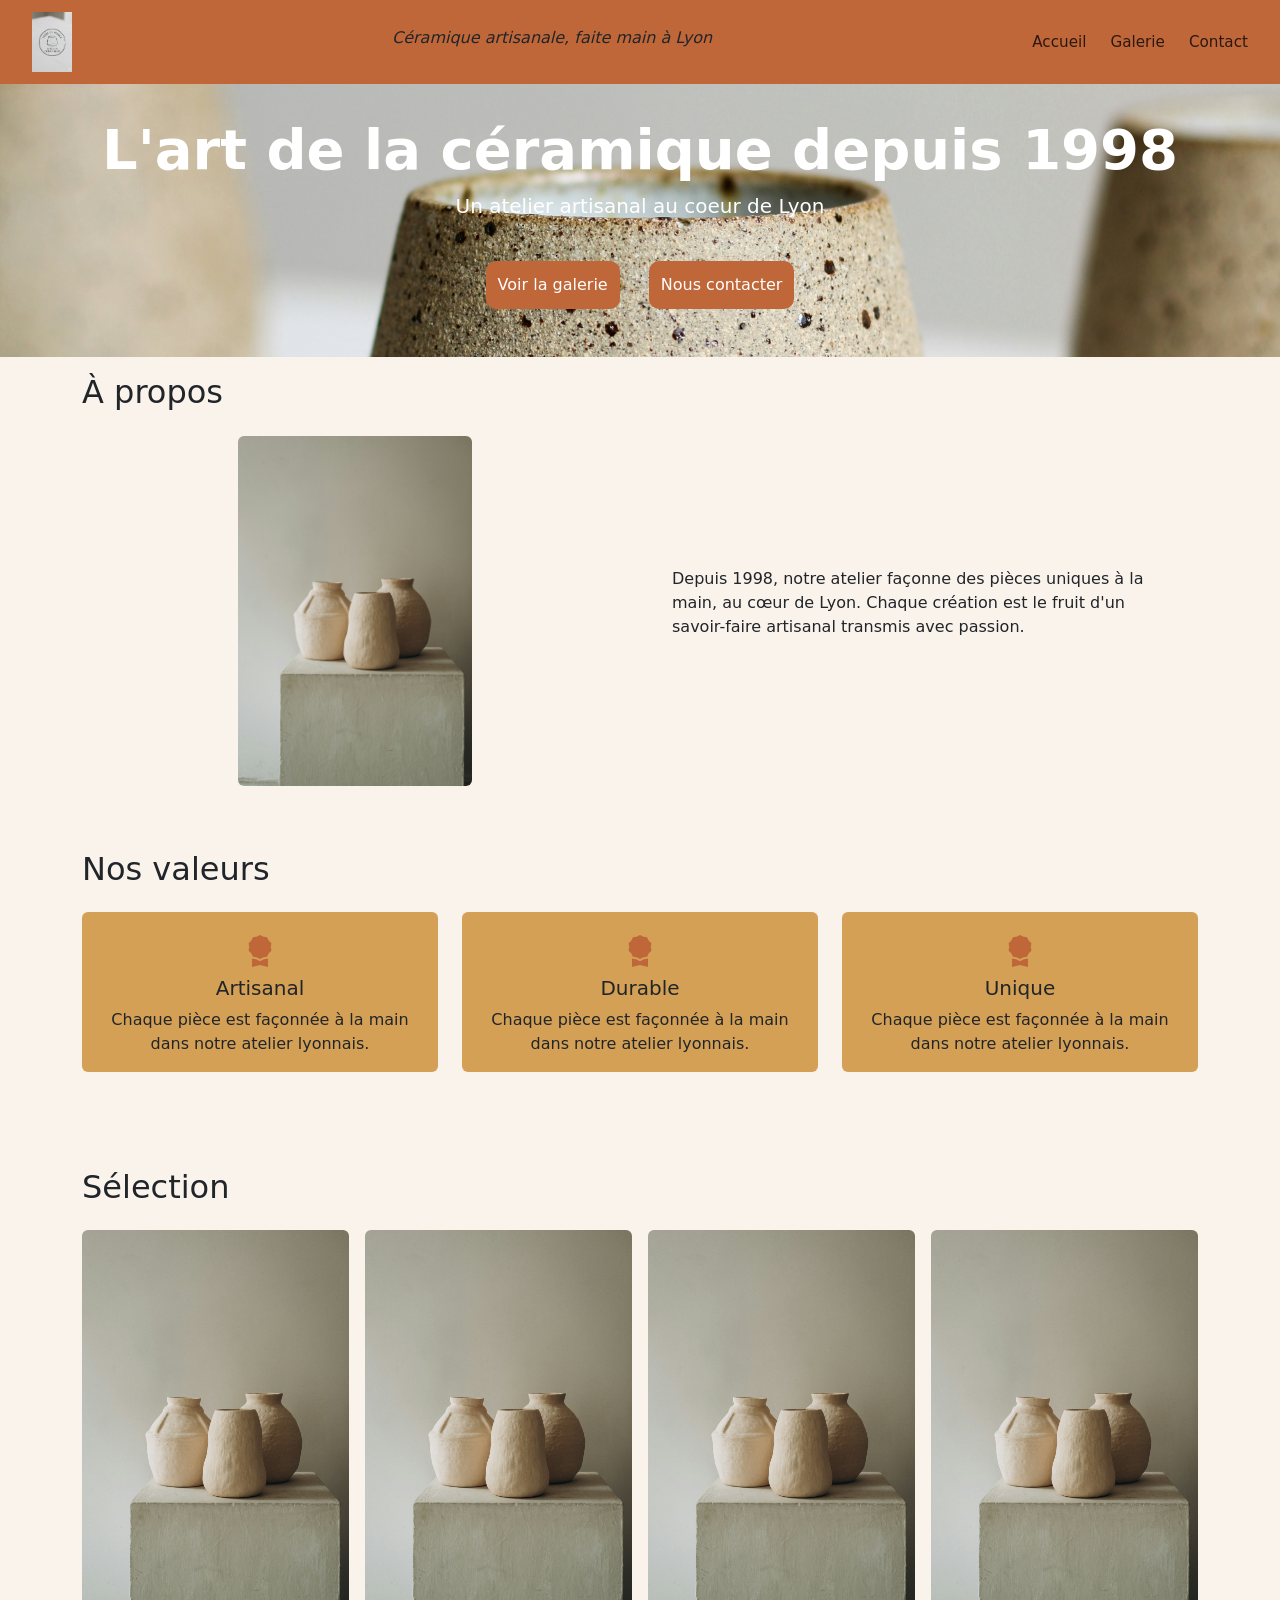
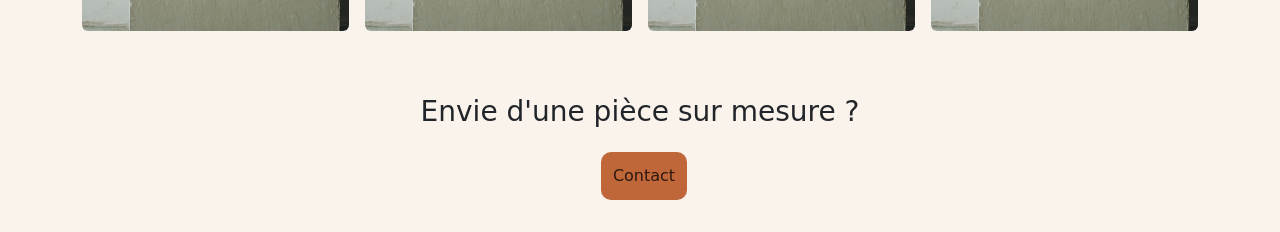
==== index.html @ a86a5452 "update of the website" ====
<!doctype html>
<html lang="fr">
  <head>
    <meta charset="UTF-8" />
    <meta name="viewport" content="width=device-width, initial-scale=1.0" />
    <title>Document</title>
    <link
      href="https://cdn.jsdelivr.net/npm/bootstrap@5.3.3/dist/css/bootstrap.min.css"
      rel="stylesheet"
    />
    <link
      rel="stylesheet"
      href="https://cdn.jsdelivr.net/npm/bootstrap-icons@1.11.3/font/bootstrap-icons.min.css"
    />
    <link rel="stylesheet" href="/assets/style.css" />
  </head>
  <body>
    <!-- NAVBAR — partagée sur les 3 pages -->
    <header>
      <img class="header-img" src="/assets/images/Logo.png" alt="Logo" />
      <p class="h6">Céramique artisanale, faite main à Lyon</p>

      <nav>
        <a href="/index.html"> Accueil </a>
        <a href="/galerie.html"> Galerie </a>
        <a href="/contact.html"> Contact </a>
      </nav>
    </header>

    <!-- HERO -->
    <main>
      <section
        class="hero position-relative d-flex align-items-center justify-content-center text-center text-white"
      >
        <div class="position-absolute top-0 start-0 w-100 h-100"></div>
        <div class="container position-relative hero-text">
          <h1 class="display-4 fw-bold">L'art de la céramique depuis 1998</h1>
          <p class="lead mb-4">Un atelier artisanal au coeur de Lyon</p>
          <a href="galerie.html" class="btn btn-outline-light me-2"
            >Voir la galerie</a
          >
          <a href="contact.html" class="btn btn-outline-light"
            >Nous contacter</a
          >
        </div>
      </section>

      <!-- A PROPOS -->

      <section class="py-3 section-apropos">
        <div class="container">
          <h2 class="mb-4">À propos</h2>
          <div class="row align-items-center">
            <div class="col-md-6">
              <img
                class="img-fluid rounded"
                src="/assets/images/yana-hurska-zeGT9j4ltRA-unsplash.jpg"
                alt="Atelier de céramique"
              />
            </div>
            <div class="col-md-6 apropos-text">
              <p>
                Depuis 1998, notre atelier façonne des pièces uniques à la main,
                au cœur de Lyon. Chaque création est le fruit d'un savoir-faire
                artisanal transmis avec passion.
              </p>
            </div>
          </div>
        </div>
      </section>

      <!-- VALEURS -->
      <section class="py-5 section-values">
        <div class="container">
          <h2 class="mb-4">Nos valeurs</h2>
          <div class="row">
            <div class="col-md-4">
              <div class="card">
                <div class="card-body">
                  <i class="bi bi-award-fill"></i>
                  <h5 class="card-title">Artisanal</h5>
                  <p class="card-text">
                    Chaque pièce est façonnée à la main dans notre atelier
                    lyonnais.
                  </p>
                </div>
              </div>
            </div>
            <div class="col-md-4">
              <div class="card">
                <div class="card-body">
                  <i class="bi bi-award-fill"></i>
                  <h5 class="card-title">Durable</h5>
                  <p class="card-text">
                    Chaque pièce est façonnée à la main dans notre atelier
                    lyonnais.
                  </p>
                </div>
              </div>
            </div>
            <div class="col-md-4">
              <div class="card">
                <div class="card-body">
                  <i class="bi bi-award-fill"></i>
                  <h5 class="card-title">Unique</h5>
                  <p class="card-text">
                    Chaque pièce est façonnée à la main dans notre atelier
                    lyonnais.
                  </p>
                </div>
              </div>
            </div>
          </div>
        </div>
      </section>

      <!-- Selection -->
      <section class="py-5">
        <div class="container">
          <h2 class="mb-4">Sélection</h2>
          <div class="row g-3">
            <div class="col-md-3">
              <img
                src="/assets/images/yana-hurska-zeGT9j4ltRA-unsplash.jpg"
                alt="Céramique 1"
                class="img-fluid rounded"
              />
            </div>
            <div class="col-md-3">
              <img
                src="/assets/images/yana-hurska-zeGT9j4ltRA-unsplash.jpg"
                alt="Céramique 2"
                class="img-fluid rounded"
              />
            </div>
            <div class="col-md-3">
              <img
                src="/assets/images/yana-hurska-zeGT9j4ltRA-unsplash.jpg"
                alt="Céramique 3"
                class="img-fluid rounded"
              />
            </div>
            <div class="col-md-3">
              <img
                src="/assets/images/yana-hurska-zeGT9j4ltRA-unsplash.jpg"
                alt="Céramique 4"
                class="img-fluid rounded"
              />
            </div>
          </div>
        </div>
      </section>
    </main>

    <footer>
      <div class="footer">
        <h3>Envie d'une pièce sur mesure ?</h3>
        <a href="/contact.html" class="btn btn-outline-light me-2">Contact</a>
      </div>
    </footer>
    <script src="https://cdn.jsdelivr.net/npm/bootstrap@5.3.3/dist/js/bootstrap.bundle.min.js"></script>
  </body>
</html>
---- assets/style.css ----
:root {
  --color-primary: #c0673a; /* header, boutons principaux */
  --color-secondary: #d4a055; /* sections alternées, cards */
  --color-accent: #6b7c4b; /* hover, détails */
  --color-bg: #faf3ec; /* fond général de la page */
  --color-text: #2c1810; /* texte principal */
  --color-white: #ffffff; /* texte sur fond coloré */
}

body {
  background-color: var(--color-bg);
}

.section-values .card {
  background-color: var(--color-secondary);
}

/* HEADER & NAV */
header {
  display: flex;
  align-items: center;
  justify-content: space-between;
  gap: 1.5rem;
  padding: 0.75rem 2rem;
  background-color: var(--color-primary);
}

header img {
  height: 60px;
  width: auto;
}

header p {
  font-size: 0.85rem;
  color: var(--color-text);
  font-style: italic;
}

header nav {
  display: flex;
  gap: 1.5rem;
}

header nav a {
  text-decoration: none;
  color: var(--color-text);
  font-size: 0.95rem;
}

/* HERO */
.hero {
  background-image: url("/assets/images/cafeconcetto-4fXPCj0_828-unsplash.jpg");
  background-size: cover;
  background-position: center;
  max-height: 800px;
}

.hero-text {
  padding: 2rem;
}

/* A propos */
.section-apropos img {
  max-height: 350px;
  width: auto;
  display: block;
  margin: 0 auto;
}
.apropos-text {
  padding: 2rem;
}

.card {
  text-align: center;
  border: none;
  background-color: var(--color-bg);
}

.card .bi {
  font-size: 2rem;
  color: var(--color-primary);
}

/* Footer INDEX*/
.footer {
  display: flex;
  flex-direction: column;
  justify-content: center;
  align-items: center;
  padding: 1rem 0;
}

.footer a {
  color: var(--color-text);
}

/* Footer Galery */
.footer_galery {
  display: flex;
  justify-content: space-between;
  padding: 1rem 2rem;
  font-size: 12px;
}

.footer_galery h4 {
  font-size: 14px;
}

.socialmedia {
  display: flex;
  flex-wrap: wrap;
  gap: 0.5rem;
}

.socialmedia h4 {
  width: 100%;
  margin-bottom: 0;
}

.socialmedia a {
  color: var(--color-primary);
  font-size: 1rem;
}

/* Contact */
.btn {
  background-color: var(--color-primary);
  color: var(--color-white);
  border: none;
  border-radius: 10px;
  margin: 1rem;
  padding: 0.75rem;
}

.btn:hover {
  color: var(--color-accent);
  cursor: pointer;
}
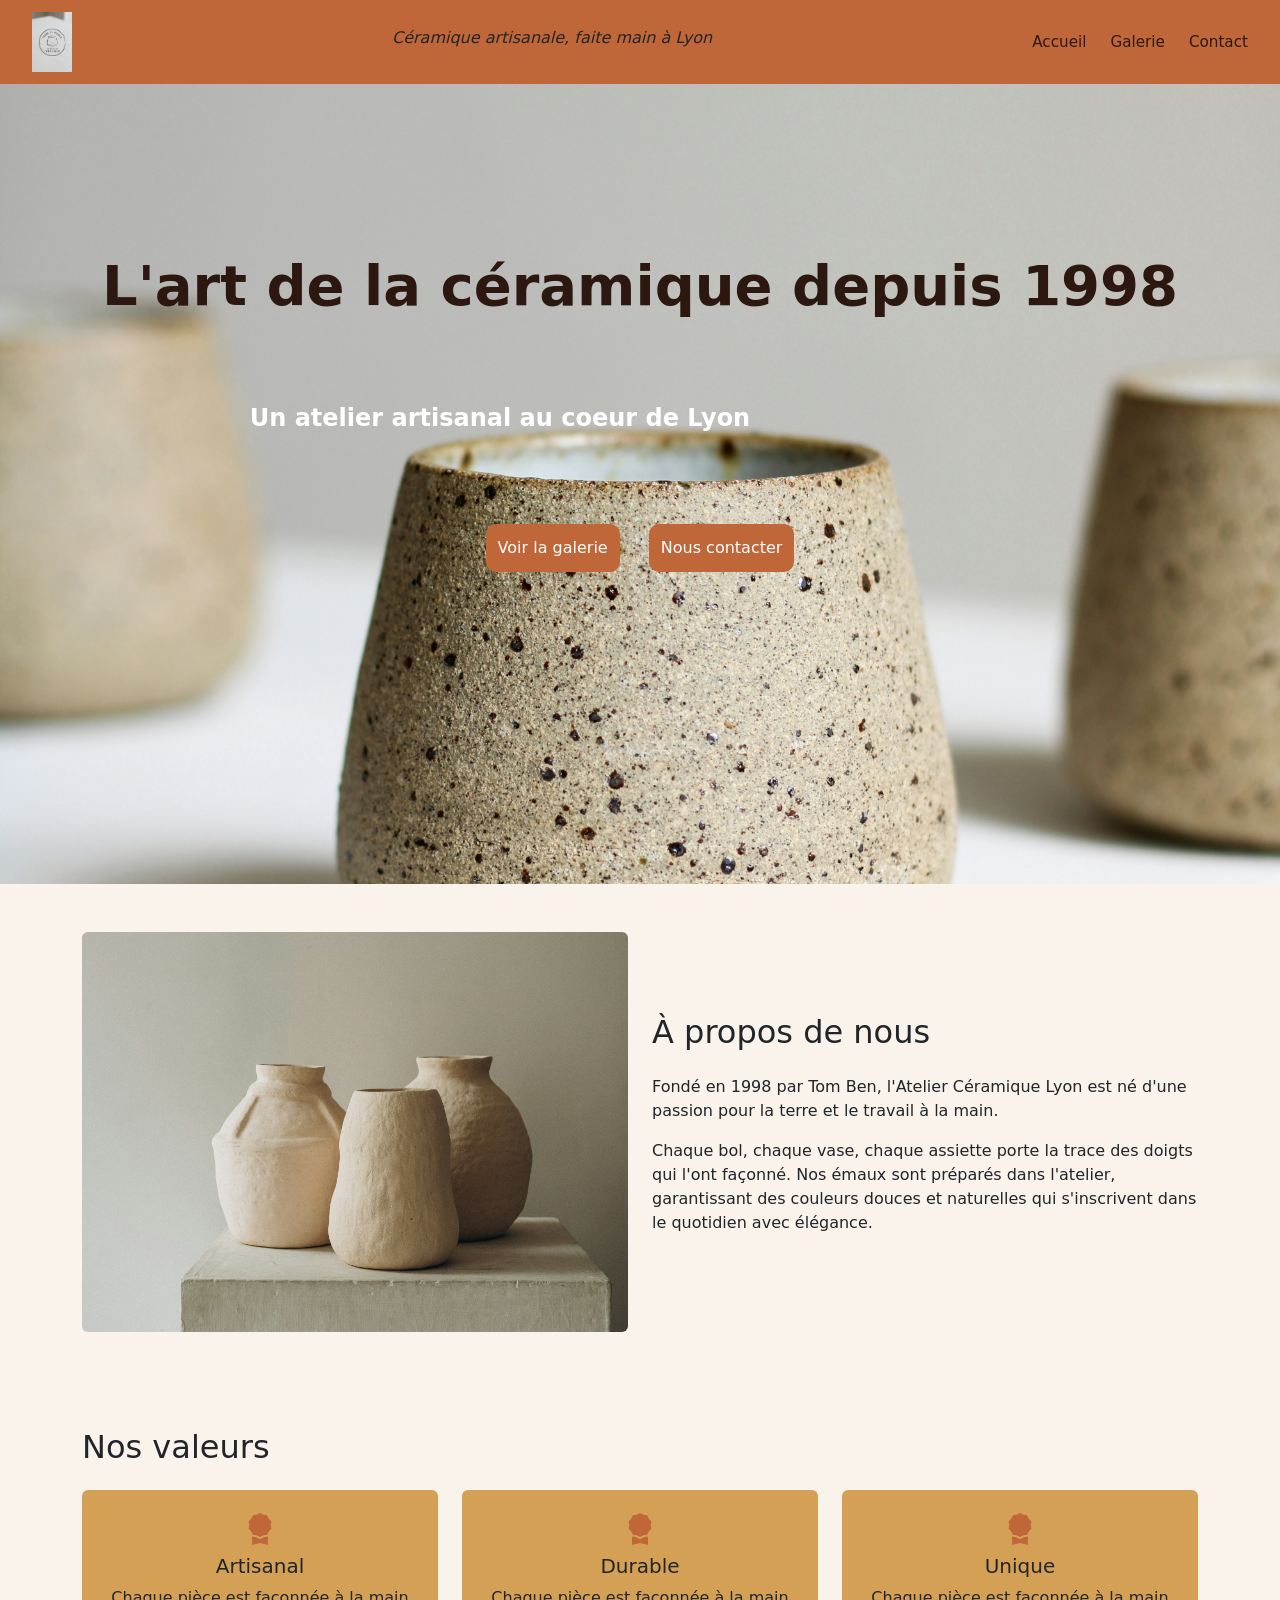
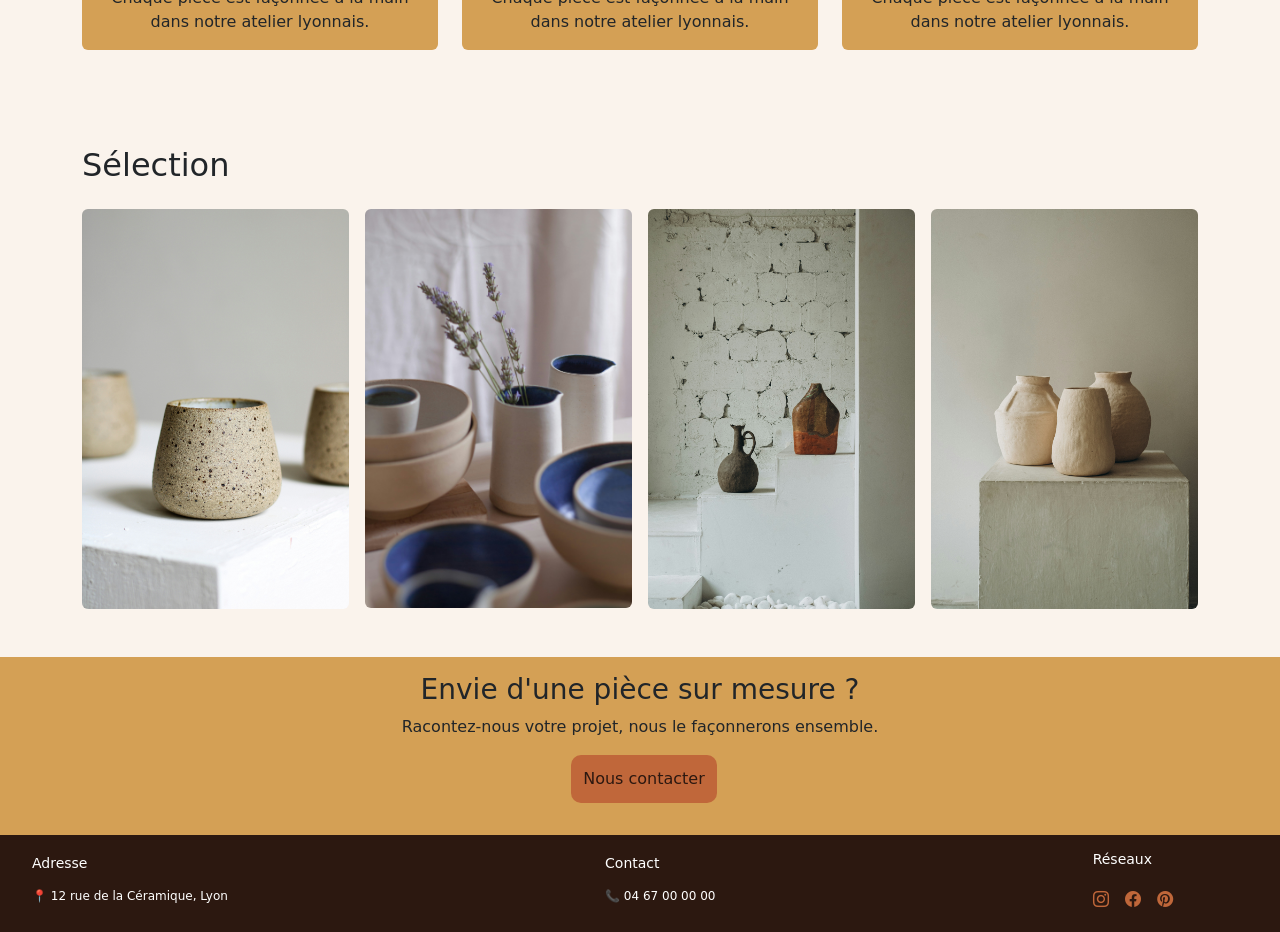
==== commit cb1f20c7: "improvements of features" ====
--- a/index.html
+++ b/index.html
@@ -15,11 +15,10 @@
     <link rel="stylesheet" href="/assets/style.css" />
   </head>
   <body>
-    <!-- NAVBAR — partagée sur les 3 pages -->
-    <header>
+    <!-- NAVBAR -->
+       <header>
       <img class="header-img" src="/assets/images/Logo.png" alt="Logo" />
-      <p class="h6">Céramique artisanale, faite main à Lyon</p>
-
+       <p class="h6">Céramique artisanale, faite main à Lyon</p>
       <nav>
         <a href="/index.html"> Accueil </a>
         <a href="/galerie.html"> Galerie </a>
@@ -32,38 +31,37 @@
       <section
         class="hero position-relative d-flex align-items-center justify-content-center text-center text-white"
       >
-        <div class="position-absolute top-0 start-0 w-100 h-100"></div>
-        <div class="container position-relative hero-text">
-          <h1 class="display-4 fw-bold">L'art de la céramique depuis 1998</h1>
-          <p class="lead mb-4">Un atelier artisanal au coeur de Lyon</p>
-          <a href="galerie.html" class="btn btn-outline-light me-2"
+        <div class="hero-container position-relative">
+         <div>
+           <h1 class="display-4 fw-bold">L'art de la céramique depuis 1998</h1>
+          <p class="lead mb-4 fw-bold hero-text">Un atelier artisanal au coeur de Lyon</p>
+         </div>
+          <div class="hero_button">
+            <a href="galerie.html" class="btn btn-outline-light me-2"
             >Voir la galerie</a
           >
           <a href="contact.html" class="btn btn-outline-light"
-            >Nous contacter</a
-          >
+            >Nous contacter</a>
+          </div>
         </div>
       </section>
 
       <!-- A PROPOS -->
 
-      <section class="py-3 section-apropos">
+      <section class="py-5 about-section">
         <div class="container">
-          <h2 class="mb-4">À propos</h2>
           <div class="row align-items-center">
-            <div class="col-md-6">
+            <div class="col-md-6 about-image">
               <img
-                class="img-fluid rounded"
+                class="rounded"
                 src="/assets/images/yana-hurska-zeGT9j4ltRA-unsplash.jpg"
                 alt="Atelier de céramique"
               />
             </div>
-            <div class="col-md-6 apropos-text">
-              <p>
-                Depuis 1998, notre atelier façonne des pièces uniques à la main,
-                au cœur de Lyon. Chaque création est le fruit d'un savoir-faire
-                artisanal transmis avec passion.
-              </p>
+            <div class="col-md-6 about-text">
+              <h2 class="mb-4">À propos de nous</h2>
+              <p>Fondé en 1998 par Tom Ben, l'Atelier Céramique Lyon est né d'une passion pour la terre et le travail à la main.</p>
+              <p>Chaque bol, chaque vase, chaque assiette porte la trace des doigts qui l'ont façonné. Nos émaux sont préparés dans l'atelier, garantissant des couleurs douces et naturelles qui s'inscrivent dans le quotidien avec élégance.</p>
             </div>
           </div>
         </div>
@@ -121,21 +119,21 @@
           <div class="row g-3">
             <div class="col-md-3">
               <img
-                src="/assets/images/yana-hurska-zeGT9j4ltRA-unsplash.jpg"
+                src="assets/images/cafeconcetto-4fXPCj0_828-unsplash.jpg"
                 alt="Céramique 1"
                 class="img-fluid rounded"
               />
             </div>
             <div class="col-md-3">
               <img
-                src="/assets/images/yana-hurska-zeGT9j4ltRA-unsplash.jpg"
+                src="/assets/images/suzanne-boureau-vG9Y8YvzdSQ-unsplash.jpg"
                 alt="Céramique 2"
                 class="img-fluid rounded"
               />
             </div>
             <div class="col-md-3">
               <img
-                src="/assets/images/yana-hurska-zeGT9j4ltRA-unsplash.jpg"
+                src="/assets/images/yana-hurska-_MRt6nQ_WKw-unsplash.jpg"
                 alt="Céramique 3"
                 class="img-fluid rounded"
               />
@@ -152,10 +150,36 @@
       </section>
     </main>
 
+    <section >
+      <div class="contact-index">
+        <h3>Envie d'une pièce sur mesure ?</h3>
+        <div>
+           <p class="card-text">
+          Racontez-nous votre projet, nous le façonnerons ensemble.
+          <a href="/contact.html" class="btn btn-outline-light me-2"
+            >Nous contacter</a
+          >
+        </p>
+        </div>
+      </div>
+    </section>
     <footer>
       <div class="footer">
-        <h3>Envie d'une pièce sur mesure ?</h3>
-        <a href="/contact.html" class="btn btn-outline-light me-2">Contact</a>
+        <div>
+          <h4>Adresse</h4>
+          <p class="card-text"> 📍 12 rue de la Céramique, Lyon </p>
+        </div>
+        <div>
+          <h4>Contact</h4>
+          <p class="card-text"> 📞 04 67 00 00 00</p>
+        </div>
+        <div class="footer-socialmedia">
+          <h4>Réseaux</h4>
+          <a href="#" target="_blank" rel="noopener" title="Instagram"><i class="bi bi-instagram"></i></a>
+          <a href="#" target="_blank" rel="noopener" title="Facebook"><i class="bi bi-facebook"></i></a>
+          <a href="#" target="_blank" rel="noopener" title="Pinterest"><i class="bi bi-pinterest"></i></a>
+      </div>
+      </div>
       </div>
     </footer>
     <script src="https://cdn.jsdelivr.net/npm/bootstrap@5.3.3/dist/js/bootstrap.bundle.min.js"></script>
--- a/assets/style.css
+++ b/assets/style.css
@@ -1,3 +1,7 @@
+/* ============================================
+GENERAL */
+
+/* Variables CSS */
 :root {
   --color-primary: #c0673a; /* header, boutons principaux */
   --color-secondary: #d4a055; /* sections alternées, cards */
@@ -7,15 +11,21 @@
   --color-white: #ffffff; /* texte sur fond coloré */
 }
 
+/* Reset box */
+*,
+*::before,
+*::after {
+  box-sizing: border-box;
+}
+
+:hover {
+}
+
 body {
   background-color: var(--color-bg);
 }
 
-.section-values .card {
-  background-color: var(--color-secondary);
-}
-
-/* HEADER & NAV */
+/* Header */
 header {
   display: flex;
   align-items: center;
@@ -47,82 +57,45 @@
   font-size: 0.95rem;
 }
 
-/* HERO */
-.hero {
-  background-image: url("/assets/images/cafeconcetto-4fXPCj0_828-unsplash.jpg");
-  background-size: cover;
-  background-position: center;
-  max-height: 800px;
-}
-
-.hero-text {
-  padding: 2rem;
-}
-
-/* A propos */
-.section-apropos img {
-  max-height: 350px;
-  width: auto;
-  display: block;
-  margin: 0 auto;
-}
-.apropos-text {
-  padding: 2rem;
-}
-
-.card {
-  text-align: center;
-  border: none;
-  background-color: var(--color-bg);
-}
-
-.card .bi {
-  font-size: 2rem;
-  color: var(--color-primary);
-}
-
-/* Footer INDEX*/
+a:hover {
+  color: var(--color-accent);
+  cursor: pointer;
+}
+
+/* Footer */
 .footer {
   display: flex;
-  flex-direction: column;
-  justify-content: center;
-  align-items: center;
-  padding: 1rem 0;
-}
-
-.footer a {
-  color: var(--color-text);
-}
-
-/* Footer Galery */
-.footer_galery {
-  display: flex;
   justify-content: space-between;
+  align-items: center;
   padding: 1rem 2rem;
   font-size: 12px;
-}
-
-.footer_galery h4 {
+  background-color: var(--color-text);
+  color: var(--color-white);
+  line-height: 2rem;
+}
+
+.footer h4 {
   font-size: 14px;
 }
 
-.socialmedia {
+.footer-socialmedia {
   display: flex;
   flex-wrap: wrap;
-  gap: 0.5rem;
-}
-
-.socialmedia h4 {
+  gap: 1rem;
+}
+
+.footer-socialmedia h4 {
   width: 100%;
   margin-bottom: 0;
 }
 
-.socialmedia a {
+.footer-socialmedia a {
   color: var(--color-primary);
   font-size: 1rem;
 }
 
-/* Contact */
+/* ============================================
+Button */
 .btn {
   background-color: var(--color-primary);
   color: var(--color-white);
@@ -136,3 +109,110 @@
   color: var(--color-accent);
   cursor: pointer;
 }
+
+/* ============================================
+INDEX - hero */
+.hero {
+  background-image: url("/assets/images/cafeconcetto-4fXPCj0_828-unsplash.jpg");
+  background-size: cover;
+  background-position: center;
+  display: flex;
+  align-items: center;
+  justify-content: center;
+}
+
+.hero-container {
+  width: 100%;
+  min-height: 50rem;
+  display: flex;
+  flex-direction: column;
+  justify-content: center;
+  align-items: center;
+  color: var(--color-text);
+  padding-top: 0;
+  transform: translateY(-4rem); /* décaler le contenu vers le haut  */
+}
+
+.hero-text {
+  max-width: 700px;
+  margin-top: 5rem;
+  font-size: 24px;
+  margin-bottom: 0.75rem;
+  color: var(--color-white);
+  transform: translateY(3rem);
+  transform: translateX(3rem);
+}
+
+.hero_button {
+  margin-top: 3rem;
+}
+
+/* INDEX - About */
+
+.about-image img {
+  width: 100%;
+  height: 400px;
+  object-fit: cover;
+}
+
+.about-text {
+  display: flex;
+  flex-direction: column;
+  justify-content: center;
+}
+
+/* INDEX - values */
+.card {
+  text-align: center;
+  border: none;
+  background-color: var(--color-bg);
+}
+
+.card .bi {
+  font-size: 2rem;
+  color: var(--color-primary);
+}
+
+.section-values .card {
+  background-color: var(--color-secondary);
+}
+
+/* INDEX - contact */
+.contact-index {
+  display: flex;
+  flex-direction: column;
+  justify-content: center;
+  align-items: center;
+  background-color: var(--color-secondary);
+  padding: 1rem 0;
+}
+
+.card-text {
+  display: flex;
+  flex-direction: column;
+  align-items: center;
+}
+
+.contact-index a {
+  color: var(--color-text);
+}
+
+/* ============================================
+GALERIE */
+.gallery-section .card img {
+  width: 100%;
+  height: 260px;
+  object-fit: cover; /* recadre les pics*/
+}
+
+/* ============================================
+Contact */
+
+.informations {
+  margin: 0 3rem;
+  display: flex;
+  flex-direction: column;}
+
+.informations iframe {
+  width: 80%;
+}
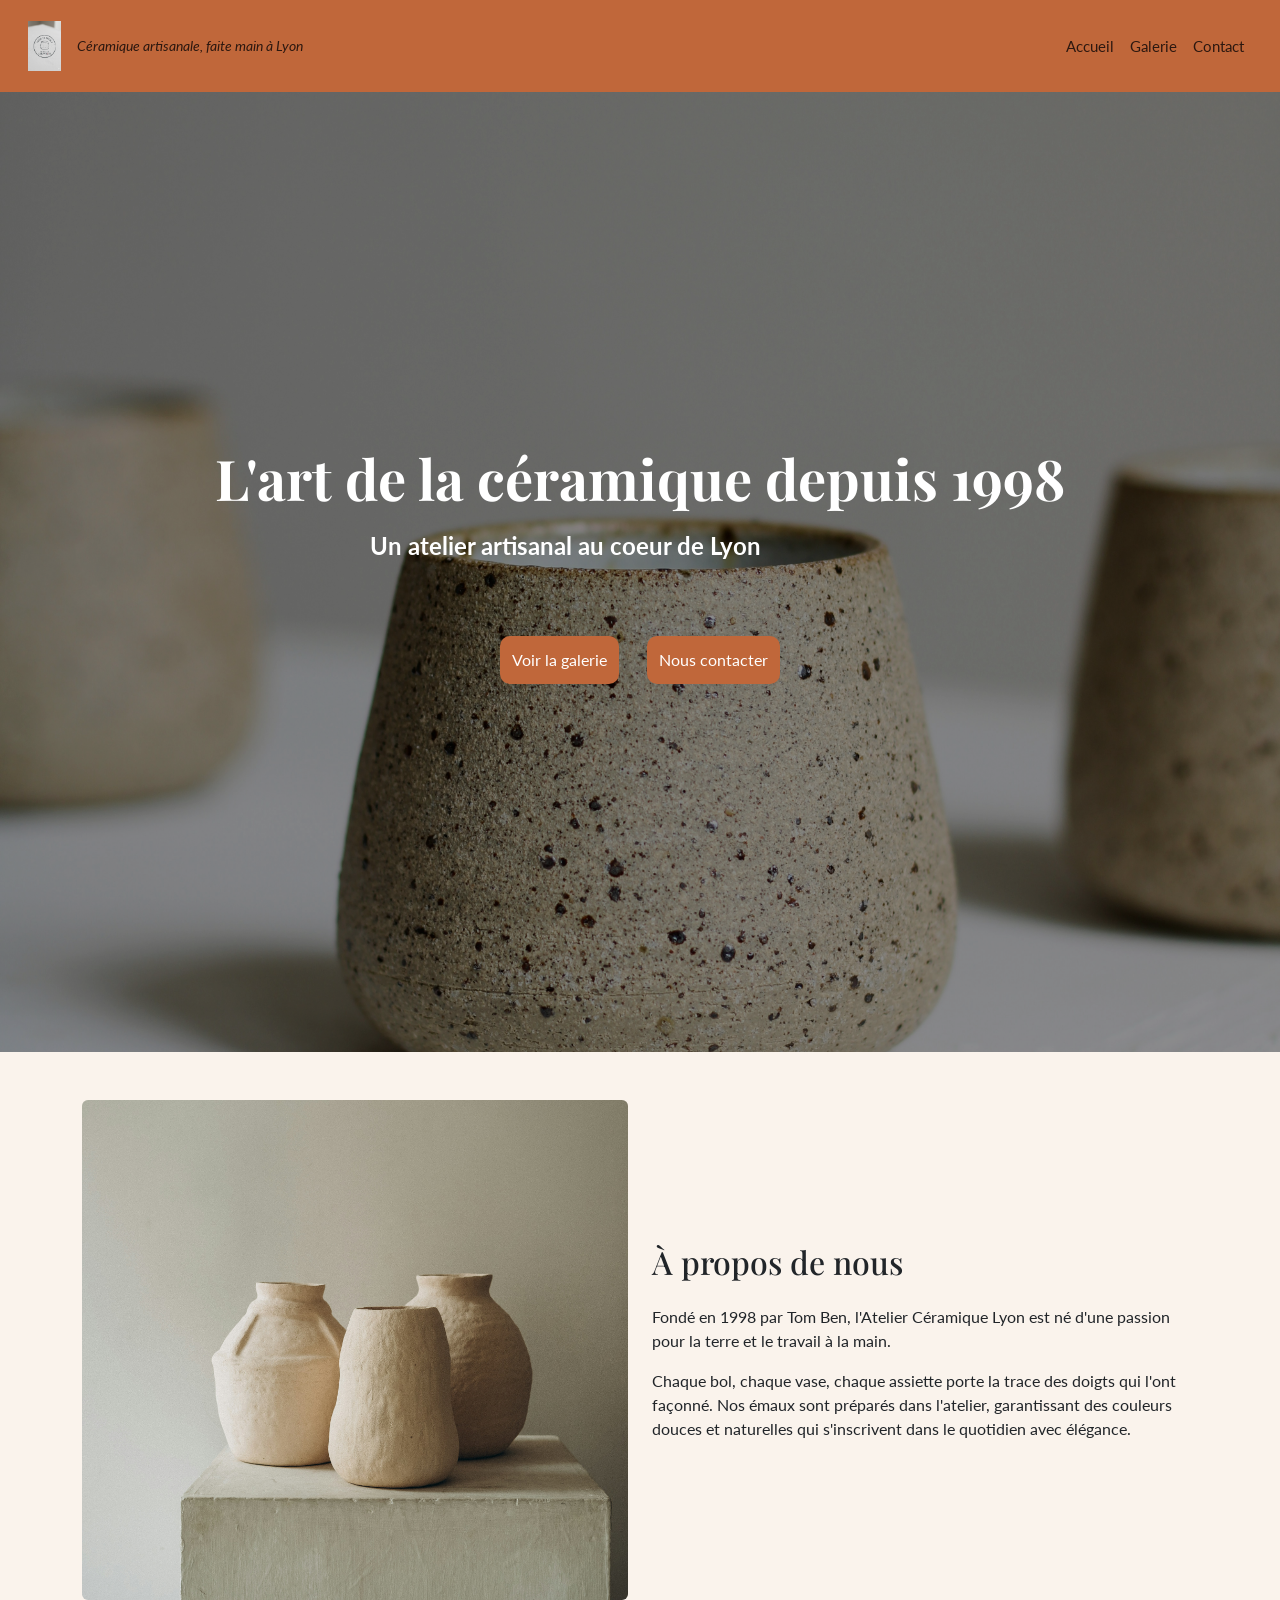
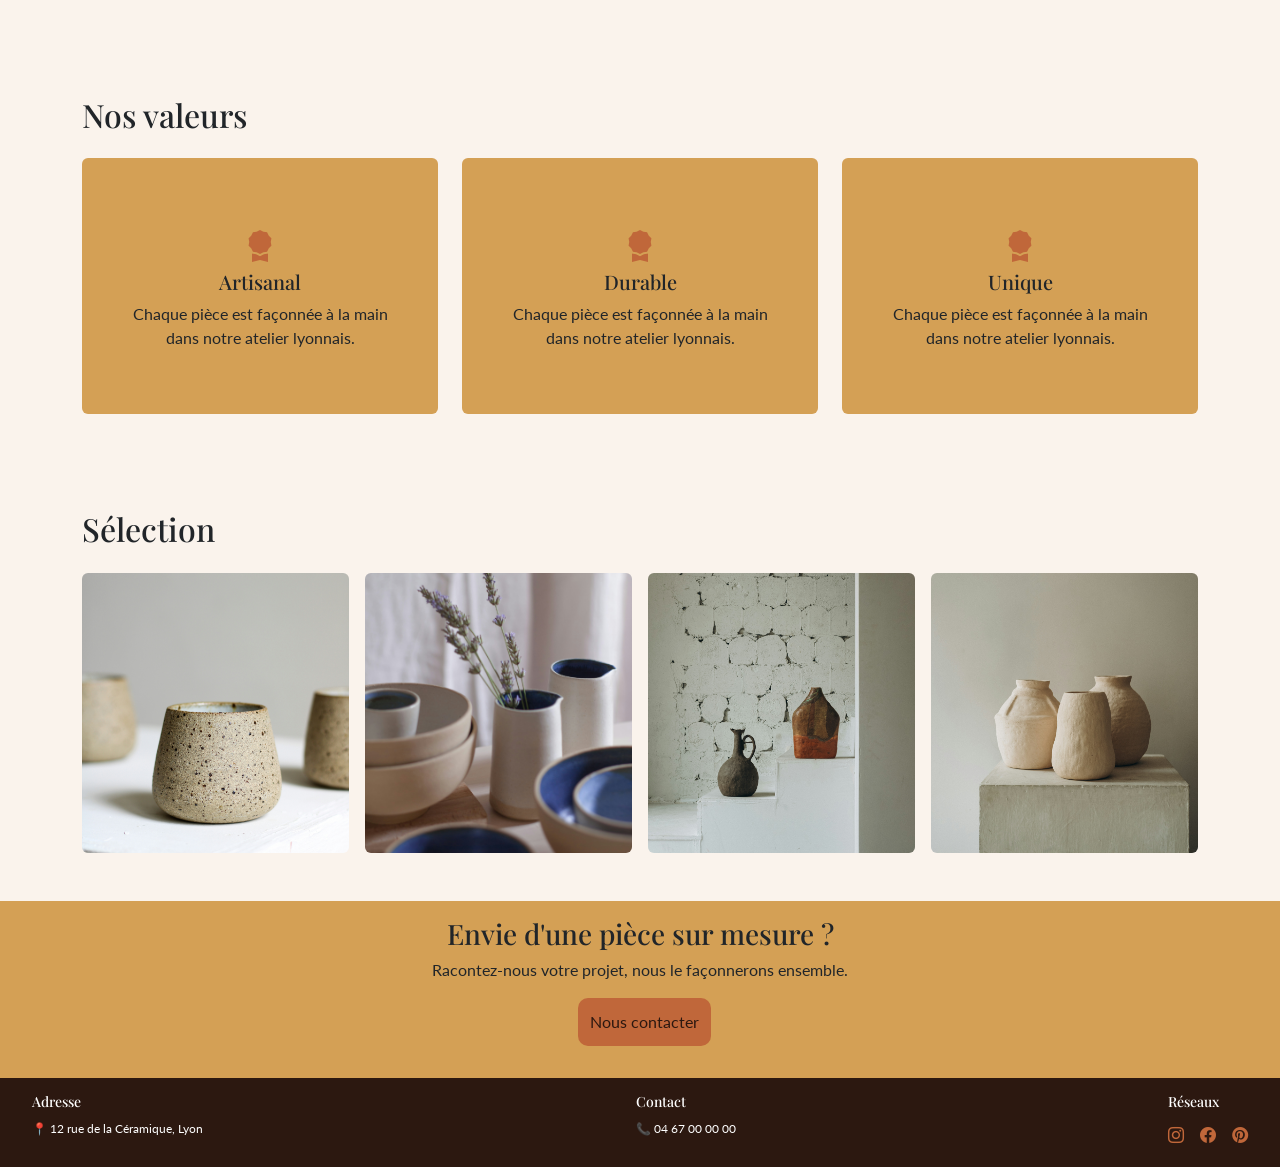
==== commit 960b7574: "the project is done -send over" ====
--- a/index.html
+++ b/index.html
@@ -3,7 +3,7 @@
   <head>
     <meta charset="UTF-8" />
     <meta name="viewport" content="width=device-width, initial-scale=1.0" />
-    <title>Document</title>
+    <title>Atelier Céramique Lyon</title>
     <link
       href="https://cdn.jsdelivr.net/npm/bootstrap@5.3.3/dist/css/bootstrap.min.css"
       rel="stylesheet"
@@ -13,16 +13,56 @@
       href="https://cdn.jsdelivr.net/npm/bootstrap-icons@1.11.3/font/bootstrap-icons.min.css"
     />
     <link rel="stylesheet" href="/assets/style.css" />
+    <link
+      href="https://fonts.googleapis.com/css2?family=Playfair+Display:wght@400;700&family=Lato:wght@400;700&display=swap"
+      rel="stylesheet"
+    />
   </head>
   <body>
     <!-- NAVBAR -->
-       <header>
-      <img class="header-img" src="/assets/images/Logo.png" alt="Logo" />
-       <p class="h6">Céramique artisanale, faite main à Lyon</p>
-      <nav>
-        <a href="/index.html"> Accueil </a>
-        <a href="/galerie.html"> Galerie </a>
-        <a href="/contact.html"> Contact </a>
+    <header>
+      <nav class="navbar navbar-expand-md">
+        <div class="container-fluid">
+          <!-- Logo -->
+          <a class="navbar-brand" href="/index.html">
+            <img
+              class="header-img"
+              src="/assets/images/Logo.png"
+              alt="Atelier Céramique Lyon"
+            />
+          </a>
+          <div class="tagline-div">
+            <p class="tagline">Céramique artisanale, faite main à Lyon</p>
+          </div>
+
+          <!-- Bouton burger (visible uniquement sur mobile) -->
+          <button
+            class="navbar-toggler"
+            type="button"
+            data-bs-toggle="collapse"
+            data-bs-target="#navMenu"
+            aria-controls="navMenu"
+            aria-expanded="false"
+            aria-label="Ouvrir le menu"
+          >
+            <span class="navbar-toggler-icon"></span>
+          </button>
+
+          <!-- Menu (collapsed sur mobile, visible sur md+) -->
+          <div class="collapse navbar-collapse" id="navMenu">
+            <ul class="navbar-nav ms-auto">
+              <li class="nav-item">
+                <a class="nav-link" href="/index.html">Accueil</a>
+              </li>
+              <li class="nav-item">
+                <a class="nav-link" href="/galerie.html">Galerie</a>
+              </li>
+              <li class="nav-item">
+                <a class="nav-link" href="/contact.html">Contact</a>
+              </li>
+            </ul>
+          </div>
+        </div>
       </nav>
     </header>
 
@@ -32,16 +72,19 @@
         class="hero position-relative d-flex align-items-center justify-content-center text-center text-white"
       >
         <div class="hero-container position-relative">
-         <div>
-           <h1 class="display-4 fw-bold">L'art de la céramique depuis 1998</h1>
-          <p class="lead mb-4 fw-bold hero-text">Un atelier artisanal au coeur de Lyon</p>
-         </div>
+          <div>
+            <h1 class="display-4 fw-bold">L'art de la céramique depuis 1998</h1>
+            <p class="lead mb-4 fw-bold hero-text">
+              Un atelier artisanal au coeur de Lyon
+            </p>
+          </div>
           <div class="hero_button">
             <a href="galerie.html" class="btn btn-outline-light me-2"
-            >Voir la galerie</a
-          >
-          <a href="contact.html" class="btn btn-outline-light"
-            >Nous contacter</a>
+              >Voir la galerie</a
+            >
+            <a href="contact.html" class="btn btn-outline-light"
+              >Nous contacter</a
+            >
           </div>
         </div>
       </section>
@@ -60,8 +103,16 @@
             </div>
             <div class="col-md-6 about-text">
               <h2 class="mb-4">À propos de nous</h2>
-              <p>Fondé en 1998 par Tom Ben, l'Atelier Céramique Lyon est né d'une passion pour la terre et le travail à la main.</p>
-              <p>Chaque bol, chaque vase, chaque assiette porte la trace des doigts qui l'ont façonné. Nos émaux sont préparés dans l'atelier, garantissant des couleurs douces et naturelles qui s'inscrivent dans le quotidien avec élégance.</p>
+              <p>
+                Fondé en 1998 par Tom Ben, l'Atelier Céramique Lyon est né d'une
+                passion pour la terre et le travail à la main.
+              </p>
+              <p>
+                Chaque bol, chaque vase, chaque assiette porte la trace des
+                doigts qui l'ont façonné. Nos émaux sont préparés dans
+                l'atelier, garantissant des couleurs douces et naturelles qui
+                s'inscrivent dans le quotidien avec élégance.
+              </p>
             </div>
           </div>
         </div>
@@ -113,13 +164,13 @@
       </section>
 
       <!-- Selection -->
-      <section class="py-5">
+      <section class="py-5 selection-section">
         <div class="container">
           <h2 class="mb-4">Sélection</h2>
           <div class="row g-3">
             <div class="col-md-3">
               <img
-                src="assets/images/cafeconcetto-4fXPCj0_828-unsplash.jpg"
+                src="/assets/images/cafeconcetto-4fXPCj0_828-unsplash.jpg"
                 alt="Céramique 1"
                 class="img-fluid rounded"
               />
@@ -150,16 +201,16 @@
       </section>
     </main>
 
-    <section >
+    <section>
       <div class="contact-index">
         <h3>Envie d'une pièce sur mesure ?</h3>
         <div>
-           <p class="card-text">
-          Racontez-nous votre projet, nous le façonnerons ensemble.
-          <a href="/contact.html" class="btn btn-outline-light me-2"
-            >Nous contacter</a
-          >
-        </p>
+          <p class="card-text">
+            Racontez-nous votre projet, nous le façonnerons ensemble.
+            <a href="/contact.html" class="btn btn-outline-light me-2"
+              >Nous contacter</a
+            >
+          </p>
         </div>
       </div>
     </section>
@@ -167,19 +218,41 @@
       <div class="footer">
         <div>
           <h4>Adresse</h4>
-          <p class="card-text"> 📍 12 rue de la Céramique, Lyon </p>
+          <p class="footer-text">📍 12 rue de la Céramique, Lyon</p>
         </div>
         <div>
           <h4>Contact</h4>
-          <p class="card-text"> 📞 04 67 00 00 00</p>
+          <p class="footer-text">📞 04 67 00 00 00</p>
         </div>
         <div class="footer-socialmedia">
           <h4>Réseaux</h4>
-          <a href="#" target="_blank" rel="noopener" title="Instagram"><i class="bi bi-instagram"></i></a>
-          <a href="#" target="_blank" rel="noopener" title="Facebook"><i class="bi bi-facebook"></i></a>
-          <a href="#" target="_blank" rel="noopener" title="Pinterest"><i class="bi bi-pinterest"></i></a>
-      </div>
-      </div>
+          <div class="footer-social-icons">
+            <a
+              href="#"
+              target="_blank"
+              rel="noopener"
+              title="Instagram"
+              aria-label="Instagram"
+              ><i class="bi bi-instagram" aria-hidden="true"></i
+            ></a>
+            <a
+              href="#"
+              target="_blank"
+              rel="noopener"
+              title="Facebook"
+              aria-label="Facebook"
+              ><i class="bi bi-facebook" aria-hidden="true"></i
+            ></a>
+            <a
+              href="#"
+              target="_blank"
+              rel="noopener"
+              title="Pinterest"
+              aria-label="Pinterest"
+              ><i class="bi bi-pinterest"></i
+            ></a>
+          </div>
+        </div>
       </div>
     </footer>
     <script src="https://cdn.jsdelivr.net/npm/bootstrap@5.3.3/dist/js/bootstrap.bundle.min.js"></script>
--- a/assets/style.css
+++ b/assets/style.css
@@ -18,61 +18,84 @@
   box-sizing: border-box;
 }
 
-:hover {
-}
-
 body {
   background-color: var(--color-bg);
+  font-family: "Lato", sans-serif;
+}
+
+h1,
+h2,
+h3,
+h4,
+h5 {
+  font-family: "Playfair Display", serif;
 }
 
 /* Header */
 header {
-  display: flex;
-  align-items: center;
-  justify-content: space-between;
-  gap: 1.5rem;
-  padding: 0.75rem 2rem;
   background-color: var(--color-primary);
-}
-
-header img {
-  height: 60px;
+  padding: 0.5rem 1rem;
+}
+
+.header-img {
+  height: 50px;
   width: auto;
 }
 
-header p {
-  font-size: 0.85rem;
+.tagline {
+  font-size: 0.7rem;
   color: var(--color-text);
   font-style: italic;
-}
-
-header nav {
-  display: flex;
-  gap: 1.5rem;
-}
-
-header nav a {
-  text-decoration: none;
+  margin: 0;
+  flex: 1;
+  text-align: center;
+}
+
+.navbar-nav .nav-link {
   color: var(--color-text);
   font-size: 0.95rem;
 }
 
-a:hover {
+.navbar-nav .nav-link:hover {
   color: var(--color-accent);
-  cursor: pointer;
+}
+
+.navbar-toggler {
+  border-color: var(--color-text);
+}
+
+.navbar-toggler-icon {
+  background-image: url("data:image/svg+xml,%3csvg xmlns='http://www.w3.org/2000/svg' viewBox='0 0 30 30'%3e%3cpath stroke='%232c1810' stroke-width='2' d='M4 7h22M4 15h22M4 23h22'/%3e%3c/svg%3e");
 }
 
 /* Footer */
 .footer {
   display: flex;
-  justify-content: space-between;
-  align-items: center;
-  padding: 1rem 2rem;
+  flex-direction: column;
+  gap: 0;
+  padding: 1.5rem 1rem;
   font-size: 12px;
   background-color: var(--color-text);
   color: var(--color-white);
   line-height: 2rem;
 }
+.footer > div {
+  width: 100%;
+  display: flex;
+  flex-direction: column;
+  align-items: center;
+  padding: 1rem 0;
+  border-bottom: 1px solid rgba(255, 255, 255, 0.15);
+}
+
+.footer > div:last-child {
+  border-bottom: none; /* pas de ligne après le dernier */
+}
+
+.footer-text {
+  margin: 0;
+  line-height: 1.6;
+}
 
 .footer h4 {
   font-size: 14px;
@@ -80,13 +103,21 @@
 
 .footer-socialmedia {
   display: flex;
-  flex-wrap: wrap;
+  flex-direction: column;
+  align-items: center;
+  gap: 0.5rem;
+}
+
+.footer-socialmedia h4 {
+  margin-bottom: 0;
+  text-align: center;
+}
+
+.footer-social-icons {
+  display: flex;
+  flex-direction: row;
   gap: 1rem;
-}
-
-.footer-socialmedia h4 {
-  width: 100%;
-  margin-bottom: 0;
+  align-items: center;
 }
 
 .footer-socialmedia a {
@@ -106,6 +137,7 @@
 }
 
 .btn:hover {
+  background-color: var(--color-primary);
   color: var(--color-accent);
   cursor: pointer;
 }
@@ -113,45 +145,52 @@
 /* ============================================
 INDEX - hero */
 .hero {
+  min-height: 30rem;
   background-image: url("/assets/images/cafeconcetto-4fXPCj0_828-unsplash.jpg");
   background-size: cover;
   background-position: center;
+  position: relative;
   display: flex;
   align-items: center;
   justify-content: center;
 }
 
+.hero::before {
+  content: "";
+  position: absolute;
+  inset: 0;
+  background-color: rgba(0, 0, 0, 0.45);
+}
+
 .hero-container {
-  width: 100%;
-  min-height: 50rem;
+  position: relative;
+  z-index: 1;
+  width: 100%;
+  padding: 2rem 1rem;
   display: flex;
   flex-direction: column;
   justify-content: center;
   align-items: center;
-  color: var(--color-text);
-  padding-top: 0;
-  transform: translateY(-4rem); /* décaler le contenu vers le haut  */
+  color: var(--color-white);
 }
 
 .hero-text {
   max-width: 700px;
-  margin-top: 5rem;
-  font-size: 24px;
+  font-size: 1.25rem;
+  margin-top: 1rem;
   margin-bottom: 0.75rem;
   color: var(--color-white);
-  transform: translateY(3rem);
-  transform: translateX(3rem);
 }
 
 .hero_button {
-  margin-top: 3rem;
+  margin-top: 2rem;
 }
 
 /* INDEX - About */
-
 .about-image img {
   width: 100%;
-  height: 400px;
+  height: auto;
+  max-height: 300px;
   object-fit: cover;
 }
 
@@ -173,10 +212,49 @@
   color: var(--color-primary);
 }
 
+.card-img-wrapper {
+  position: relative;
+  overflow: hidden;
+}
+
+.card-img-wrapper img {
+  width: 100%;
+  height: 260px;
+  object-fit: cover;
+  transition: transform 0.3s ease;
+}
+
+.card-img-wrapper:hover img {
+  transform: scale(1.05); /* zoom */
+}
+
+.card-overlay {
+  position: absolute;
+  inset: 0; /* couvre l'image */
+  background: rgba(0, 0, 0, 0.55);
+  color: white;
+  display: flex;
+  flex-direction: column;
+  justify-content: center;
+  align-items: center;
+  text-align: center;
+  padding: 1rem;
+  opacity: 0;
+  transition: opacity 0.3s ease;
+}
+
+.card-img-wrapper:hover .card-overlay {
+  opacity: 1;
+}
+
 .section-values .card {
   background-color: var(--color-secondary);
 }
 
+.section-values .row {
+  gap: 1rem 0;
+}
+
 /* INDEX - contact */
 .contact-index {
   display: flex;
@@ -202,17 +280,162 @@
 .gallery-section .card img {
   width: 100%;
   height: 260px;
-  object-fit: cover; /* recadre les pics*/
-}
-
-/* ============================================
-Contact */
-
+  object-fit: cover;
+}
+
+/* ============================================
+CONTACT */
+.contact-container {
+  margin: 1rem;
+}
 .informations {
-  margin: 0 3rem;
-  display: flex;
-  flex-direction: column;}
+  display: flex;
+  flex-direction: column;
+  align-items: center;
+  margin-top: 1.5rem;
+}
 
 .informations iframe {
-  width: 80%;
-}
+  width: 100%;
+  height: 300px;
+  display: block;
+  border: 0.4rem solid var(--color-accent);
+  border-radius: 1rem;
+}
+
+.separateur {
+  width: 100%;
+  border-top: 3px solid var(--color-primary);
+  opacity: 1;
+  margin-bottom: 1.5rem;
+}
+
+/* ============================================
+MEDIA QUERIES */
+
+/* TABLETTE — min-width: 768px */
+@media (min-width: 768px) {
+  /* INDEX Header */
+  .tagline {
+    font-size: 0.85rem;
+    align-items: center;
+  }
+
+  /* INDEX Hero */
+  .hero {
+    min-height: 40rem;
+  }
+
+  .hero-text {
+    font-size: 1.5rem;
+  }
+
+  /* INDEX About */
+  .about-image img {
+    max-height: 400px;
+  }
+
+  /* GALERIE */
+  .gallery-section .card img {
+    height: 200px;
+    object-fit: cover;
+  }
+
+  /* CONTACT */
+
+  .informations {
+    padding-left: 2rem;
+    margin-top: 0;
+    align-items: center;
+  }
+
+  .separateur {
+    display: none;
+  }
+
+  /* Footer */
+  .footer {
+    flex-direction: row;
+    justify-content: space-between;
+    align-items: flex-start;
+    padding: 1rem 2rem;
+  }
+
+  .footer > div {
+    width: auto;
+    padding: 0;
+    border-bottom: none;
+    align-items: flex-start;
+  }
+
+  .footer-text {
+    text-align: left;
+  }
+
+  .footer-socialmedia h4 {
+    text-align: left;
+  }
+}
+
+/* DESKTOP — min-width: 1200px */
+@media (min-width: 1200px) {
+  /* INDEX - Hero */
+  .hero {
+    min-height: 60rem;
+  }
+
+  .hero-text {
+    font-size: 1.5rem;
+  }
+
+  .tagline {
+    font-size: 0.85rem;
+  }
+
+  /* INDEX - About */
+  .about-image img {
+    height: 500px;
+    max-height: 500px;
+  }
+
+  /* INDEX -Sélection */
+  .selection-section img {
+    height: 280px;
+    width: 100%;
+    object-fit: cover;
+  }
+
+  /* INDEX - Valeurs */
+  .section-values .card {
+    padding: 3rem 1.5rem;
+    min-height: 220px;
+  }
+
+  .section-values .row {
+    gap: 0;
+  }
+
+  /* GALERIE */
+  .gallery-section .card img {
+    height: 360px;
+  }
+
+  /* CONTACT */
+  .informations {
+    padding-left: 3rem;
+  }
+
+  .informations iframe {
+    height: 400px;
+  }
+  .separateur {
+    border: none;
+  }
+
+  /* Footer */
+  .footer > div {
+    width: auto;
+    padding: 0;
+    border-bottom: none;
+  }
+}
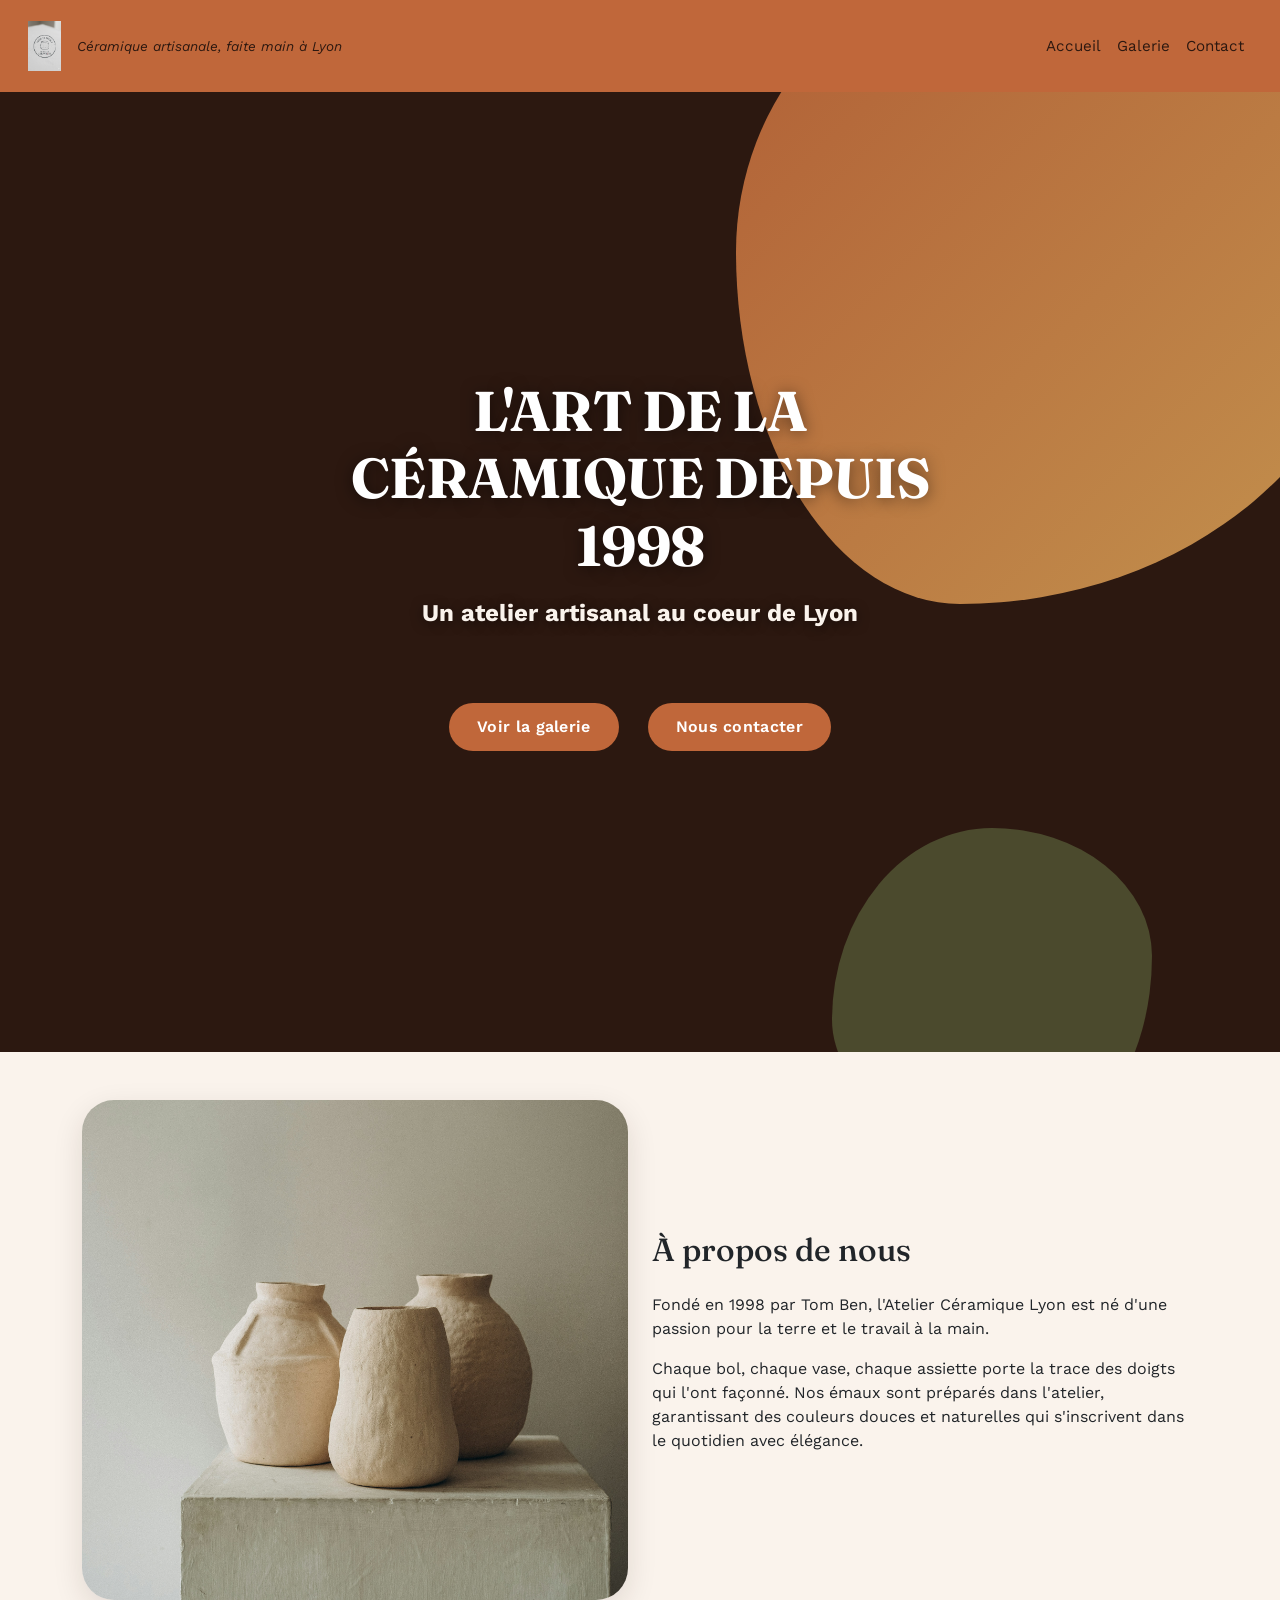
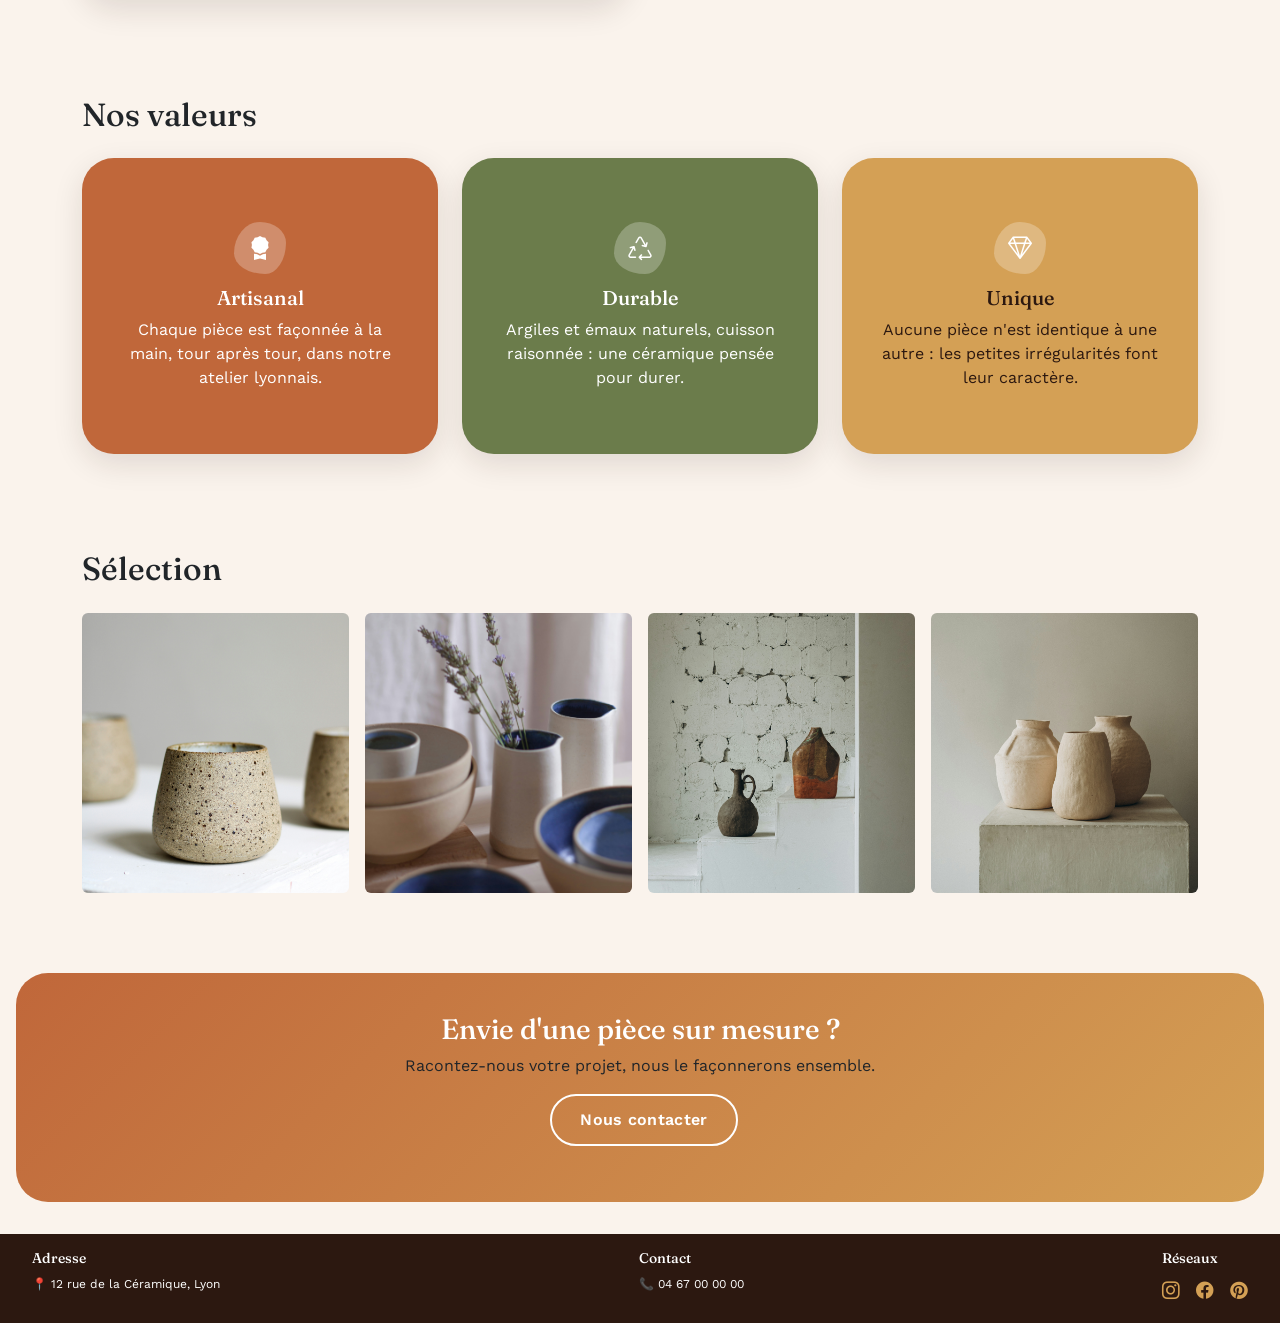
==== commit 67b5d805: "featured added" ====
--- a/index.html
+++ b/index.html
@@ -14,7 +14,7 @@
     />
     <link rel="stylesheet" href="/assets/style.css" />
     <link
-      href="https://fonts.googleapis.com/css2?family=Playfair+Display:wght@400;700&family=Lato:wght@400;700&display=swap"
+      href="https://fonts.googleapis.com/css2?family=Fraunces:opsz,wght@9..144,300;9..144,400;9..144,600;9..144,700&family=Work+Sans:wght@400;500;600;700&display=swap"
       rel="stylesheet"
     />
   </head>
@@ -91,7 +91,7 @@
 
       <!-- A PROPOS -->
 
-      <section class="py-5 about-section">
+      <section class="py-5 about-section reveal">
         <div class="container">
           <div class="row align-items-center">
             <div class="col-md-6 about-image">
@@ -119,42 +119,42 @@
       </section>
 
       <!-- VALEURS -->
-      <section class="py-5 section-values">
+      <section class="py-5 section-values reveal">
         <div class="container">
           <h2 class="mb-4">Nos valeurs</h2>
           <div class="row">
             <div class="col-md-4">
-              <div class="card">
+              <div class="card value-card--primary">
                 <div class="card-body">
                   <i class="bi bi-award-fill"></i>
                   <h5 class="card-title">Artisanal</h5>
                   <p class="card-text">
-                    Chaque pièce est façonnée à la main dans notre atelier
-                    lyonnais.
+                    Chaque pièce est façonnée à la main, tour après tour, dans
+                    notre atelier lyonnais.
                   </p>
                 </div>
               </div>
             </div>
             <div class="col-md-4">
-              <div class="card">
+              <div class="card value-card--accent">
                 <div class="card-body">
-                  <i class="bi bi-award-fill"></i>
+                  <i class="bi bi-recycle"></i>
                   <h5 class="card-title">Durable</h5>
                   <p class="card-text">
-                    Chaque pièce est façonnée à la main dans notre atelier
-                    lyonnais.
+                    Argiles et émaux naturels, cuisson raisonnée : une
+                    céramique pensée pour durer.
                   </p>
                 </div>
               </div>
             </div>
             <div class="col-md-4">
-              <div class="card">
+              <div class="card value-card--secondary">
                 <div class="card-body">
-                  <i class="bi bi-award-fill"></i>
+                  <i class="bi bi-gem"></i>
                   <h5 class="card-title">Unique</h5>
                   <p class="card-text">
-                    Chaque pièce est façonnée à la main dans notre atelier
-                    lyonnais.
+                    Aucune pièce n'est identique à une autre : les petites
+                    irrégularités font leur caractère.
                   </p>
                 </div>
               </div>
@@ -164,7 +164,7 @@
       </section>
 
       <!-- Selection -->
-      <section class="py-5 selection-section">
+      <section class="py-5 selection-section reveal">
         <div class="container">
           <h2 class="mb-4">Sélection</h2>
           <div class="row g-3">
@@ -201,7 +201,7 @@
       </section>
     </main>
 
-    <section>
+    <section class="reveal">
       <div class="contact-index">
         <h3>Envie d'une pièce sur mesure ?</h3>
         <div>
--- a/assets/style.css
+++ b/assets/style.css
@@ -9,6 +9,18 @@
   --color-bg: #faf3ec; /* fond général de la page */
   --color-text: #2c1810; /* texte principal */
   --color-white: #ffffff; /* texte sur fond coloré */
+
+  --radius-sm: 14px;
+  --radius-md: 22px;
+  --radius-lg: 32px;
+  --radius-pill: 999px;
+
+  --shadow-soft: 0 10px 30px rgba(44, 24, 16, 0.12);
+  --shadow-blob: 0 18px 40px rgba(192, 103, 58, 0.28);
+
+  --gradient-warm: linear-gradient(135deg, var(--color-primary), var(--color-secondary));
+  --blob-1: 42% 58% 65% 35% / 45% 45% 55% 55%;
+  --blob-2: 50% 50% 40% 60% / 60% 40% 60% 40%;
 }
 
 /* Reset box */
@@ -20,7 +32,7 @@
 
 body {
   background-color: var(--color-bg);
-  font-family: "Lato", sans-serif;
+  font-family: "Work Sans", sans-serif;
 }
 
 h1,
@@ -28,7 +40,7 @@
 h3,
 h4,
 h5 {
-  font-family: "Playfair Display", serif;
+  font-family: "Fraunces", serif;
 }
 
 /* Header */
@@ -121,8 +133,13 @@
 }
 
 .footer-socialmedia a {
+  color: var(--color-secondary);
+  font-size: 1.1rem;
+  transition: color 0.2s ease;
+}
+
+.footer-socialmedia a:hover {
   color: var(--color-primary);
-  font-size: 1rem;
 }
 
 /* ============================================
@@ -131,47 +148,75 @@
   background-color: var(--color-primary);
   color: var(--color-white);
   border: none;
-  border-radius: 10px;
+  border-radius: var(--radius-pill);
   margin: 1rem;
-  padding: 0.75rem;
+  padding: 0.75rem 1.75rem;
+  font-weight: 600;
+  letter-spacing: 0.3px;
+  transition: transform 0.2s ease, background-color 0.2s ease;
 }
 
 .btn:hover {
-  background-color: var(--color-primary);
-  color: var(--color-accent);
+  background-color: var(--color-accent);
+  color: var(--color-white);
   cursor: pointer;
+  transform: translateY(-2px);
 }
 
 /* ============================================
 INDEX - hero */
 .hero {
   min-height: 30rem;
-  background-image: url("/assets/images/cafeconcetto-4fXPCj0_828-unsplash.jpg");
-  background-size: cover;
-  background-position: center;
+  background-color: var(--color-text);
   position: relative;
   display: flex;
   align-items: center;
   justify-content: center;
+  overflow: hidden;
 }
 
 .hero::before {
   content: "";
   position: absolute;
-  inset: 0;
-  background-color: rgba(0, 0, 0, 0.45);
+  width: 26rem;
+  height: 26rem;
+  top: -8rem;
+  right: -6rem;
+  border-radius: var(--blob-1);
+  background: var(--gradient-warm);
+  opacity: 0.9;
+}
+
+.hero::after {
+  content: "";
+  position: absolute;
+  width: 14rem;
+  height: 14rem;
+  bottom: -6rem;
+  right: 8rem;
+  border-radius: var(--blob-2);
+  background-color: var(--color-accent);
+  opacity: 0.5;
 }
 
 .hero-container {
   position: relative;
   z-index: 1;
   width: 100%;
+  max-width: 700px;
   padding: 2rem 1rem;
   display: flex;
   flex-direction: column;
   justify-content: center;
   align-items: center;
   color: var(--color-white);
+  text-align: center;
+}
+
+.hero-container h1 {
+  text-transform: uppercase;
+  letter-spacing: -0.5px;
+  text-shadow: 0 2px 16px rgba(0, 0, 0, 0.5);
 }
 
 .hero-text {
@@ -179,11 +224,14 @@
   font-size: 1.25rem;
   margin-top: 1rem;
   margin-bottom: 0.75rem;
-  color: var(--color-white);
+  color: var(--color-bg);
+  text-shadow: 0 2px 12px rgba(0, 0, 0, 0.5);
 }
 
 .hero_button {
   margin-top: 2rem;
+  position: relative;
+  z-index: 1;
 }
 
 /* INDEX - About */
@@ -192,6 +240,8 @@
   height: auto;
   max-height: 300px;
   object-fit: cover;
+  border-radius: var(--radius-lg) !important;
+  box-shadow: var(--shadow-soft);
 }
 
 .about-text {
@@ -215,12 +265,14 @@
 .card-img-wrapper {
   position: relative;
   overflow: hidden;
+  border-radius: var(--radius-md);
 }
 
 .card-img-wrapper img {
   width: 100%;
   height: 260px;
   object-fit: cover;
+  border-radius: var(--radius-md);
   transition: transform 0.3s ease;
 }
 
@@ -231,7 +283,8 @@
 .card-overlay {
   position: absolute;
   inset: 0; /* couvre l'image */
-  background: rgba(0, 0, 0, 0.55);
+  border-radius: var(--radius-md);
+  background: rgba(44, 24, 16, 0.72);
   color: white;
   display: flex;
   flex-direction: column;
@@ -248,7 +301,54 @@
 }
 
 .section-values .card {
+  border-radius: var(--radius-lg);
+  padding: 2rem 1.25rem;
+  box-shadow: var(--shadow-soft);
+  transition: transform 0.2s ease;
+}
+
+.section-values .card:hover {
+  transform: translateY(-4px);
+}
+
+.section-values .card .bi {
+  color: var(--color-white);
+  background-color: rgba(255, 255, 255, 0.25);
+  width: 3.25rem;
+  height: 3.25rem;
+  border-radius: var(--blob-2);
+  display: inline-flex;
+  align-items: center;
+  justify-content: center;
+  font-size: 1.5rem;
+  margin-bottom: 0.75rem;
+}
+
+.section-values .card-title,
+.section-values .card-text {
+  color: var(--color-white);
+}
+
+.value-card--primary {
+  background-color: var(--color-primary);
+}
+
+.value-card--accent {
+  background-color: var(--color-accent);
+}
+
+.value-card--secondary {
   background-color: var(--color-secondary);
+}
+
+.value-card--secondary .card-title,
+.value-card--secondary .card-text {
+  color: var(--color-text);
+}
+
+.value-card--secondary .bi {
+  color: var(--color-text);
+  background-color: rgba(44, 24, 16, 0.12);
 }
 
 .section-values .row {
@@ -261,8 +361,15 @@
   flex-direction: column;
   justify-content: center;
   align-items: center;
-  background-color: var(--color-secondary);
-  padding: 1rem 0;
+  background: var(--gradient-warm);
+  border-radius: var(--radius-lg);
+  margin: 2rem 1rem;
+  padding: 2.5rem 1.5rem;
+  text-align: center;
+}
+
+.contact-index h3 {
+  color: var(--color-white);
 }
 
 .card-text {
@@ -272,11 +379,24 @@
 }
 
 .contact-index a {
-  color: var(--color-text);
+  color: var(--color-white);
+  border: 2px solid var(--color-white);
+  background-color: transparent;
+}
+
+.contact-index a:hover {
+  background-color: var(--color-white);
+  color: var(--color-primary);
 }
 
 /* ============================================
 GALERIE */
+.gallery-section .card {
+  border-radius: var(--radius-lg);
+  overflow: hidden;
+  box-shadow: var(--shadow-soft);
+}
+
 .gallery-section .card img {
   width: 100%;
   height: 260px;
@@ -288,19 +408,49 @@
 .contact-container {
   margin: 1rem;
 }
+
+.contact-container .form-control,
+.contact-container .form-select {
+  border-radius: var(--radius-sm);
+  border: 1px solid rgba(44, 24, 16, 0.2);
+  padding: 0.65rem 1rem;
+  margin-bottom: 1rem;
+}
+
+.contact-container .form-control:focus,
+.contact-container .form-select:focus {
+  border-color: var(--color-primary);
+  box-shadow: 0 0 0 0.2rem rgba(192, 103, 58, 0.2);
+}
+
+.contact-container button.btn {
+  margin-left: 0;
+}
+
 .informations {
   display: flex;
   flex-direction: column;
   align-items: center;
   margin-top: 1.5rem;
+  background-color: var(--color-secondary);
+  border-radius: var(--radius-lg);
+  padding: 1.75rem;
+  text-align: center;
+}
+
+.informations h5,
+.informations p {
+  color: var(--color-text);
 }
 
 .informations iframe {
   width: 100%;
   height: 300px;
   display: block;
-  border: 0.4rem solid var(--color-accent);
-  border-radius: 1rem;
+  border: 0.4rem solid var(--color-white);
+  border-radius: var(--radius-md);
+  margin-top: 1rem;
+  box-shadow: var(--shadow-soft);
 }
 
 .separateur {
@@ -384,6 +534,16 @@
     min-height: 60rem;
   }
 
+  .hero::before {
+    width: 40rem;
+    height: 40rem;
+  }
+
+  .hero::after {
+    width: 20rem;
+    height: 20rem;
+  }
+
   .hero-text {
     font-size: 1.5rem;
   }
@@ -403,6 +563,7 @@
     height: 280px;
     width: 100%;
     object-fit: cover;
+    border-radius: var(--radius-md);
   }
 
   /* INDEX - Valeurs */
